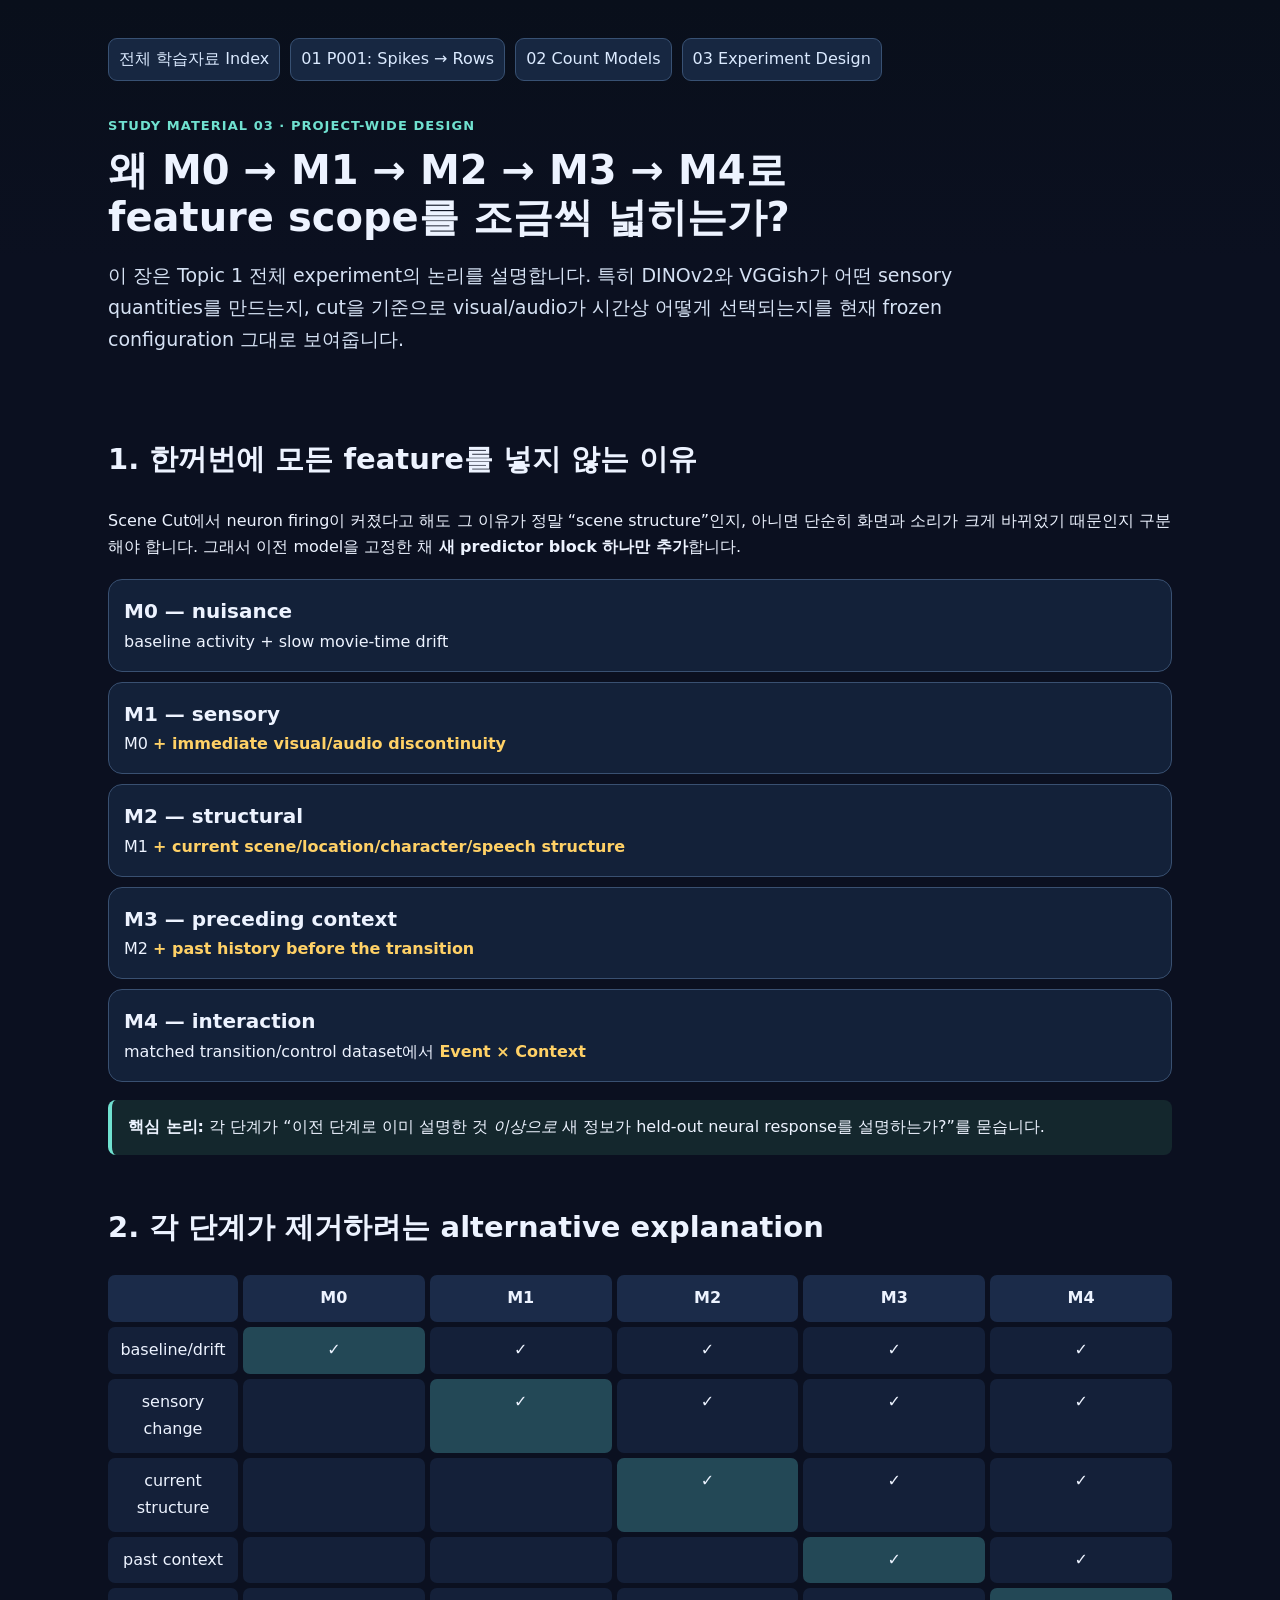
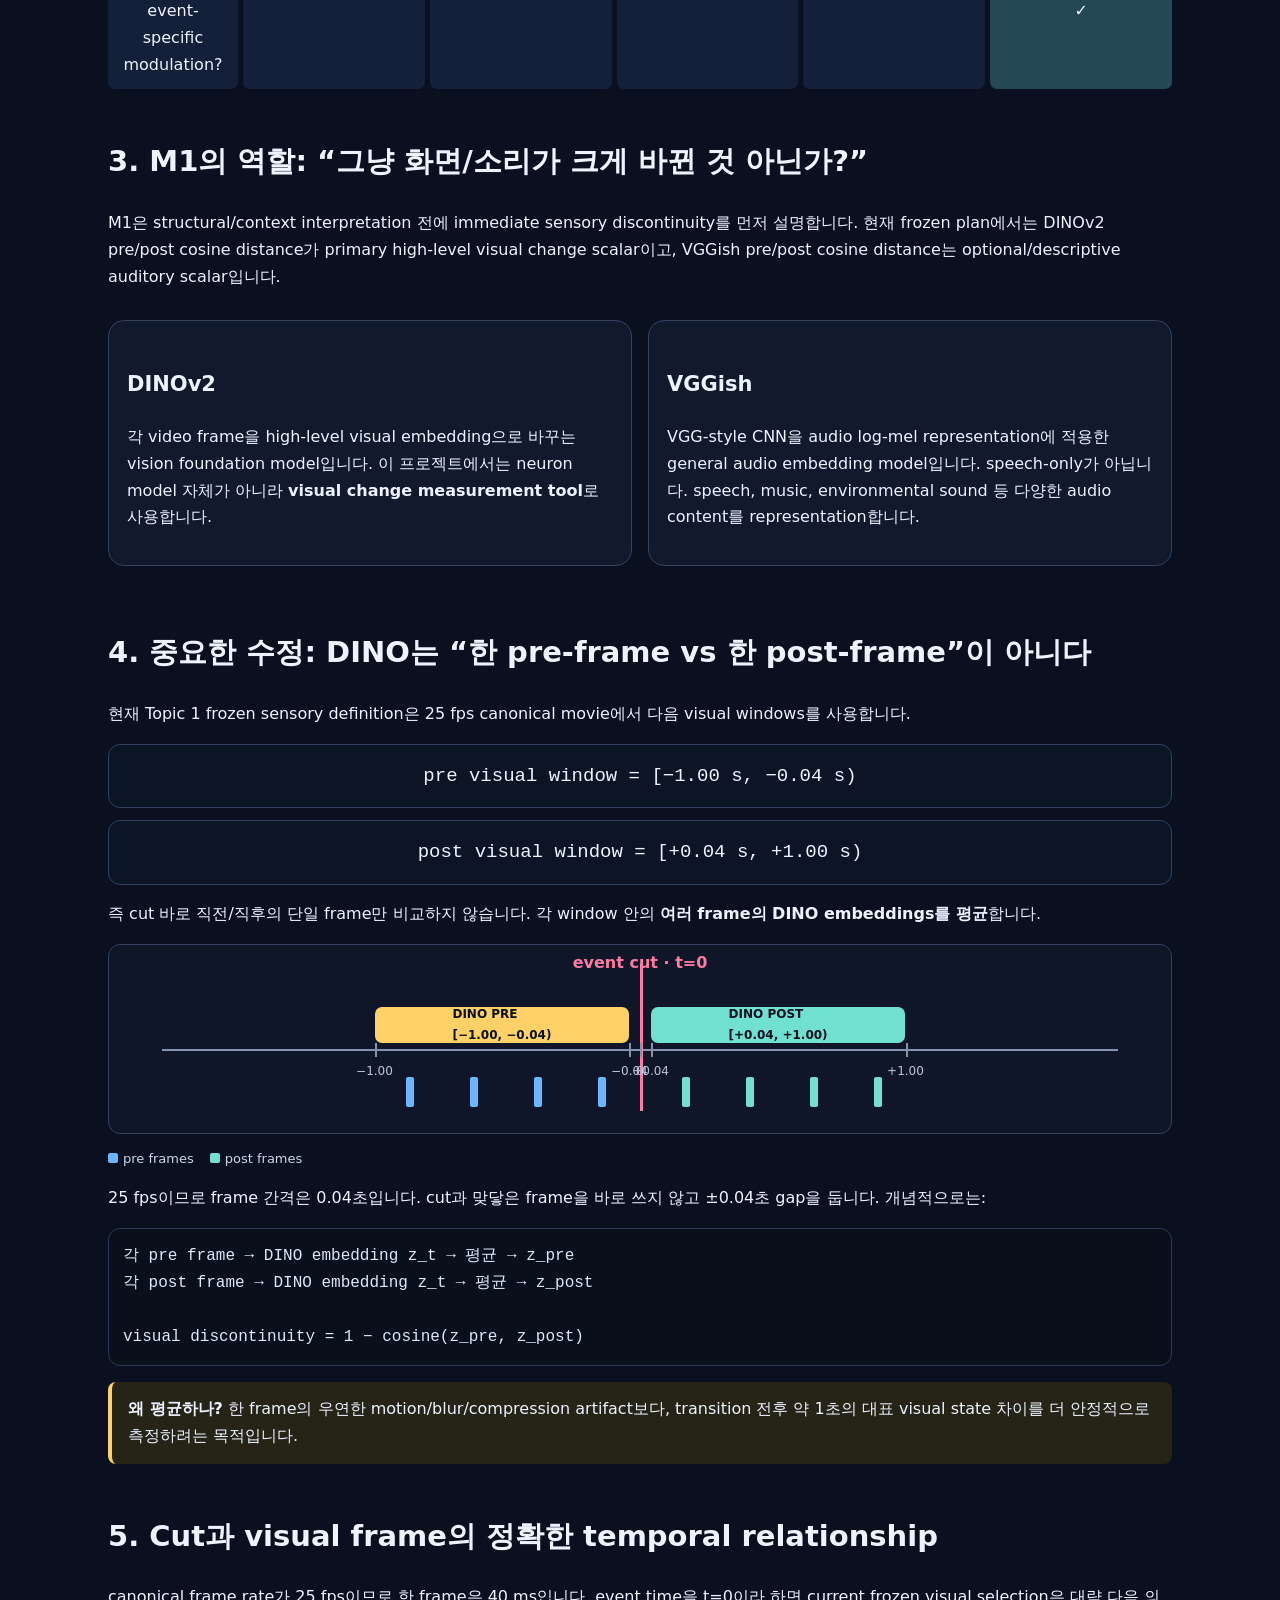
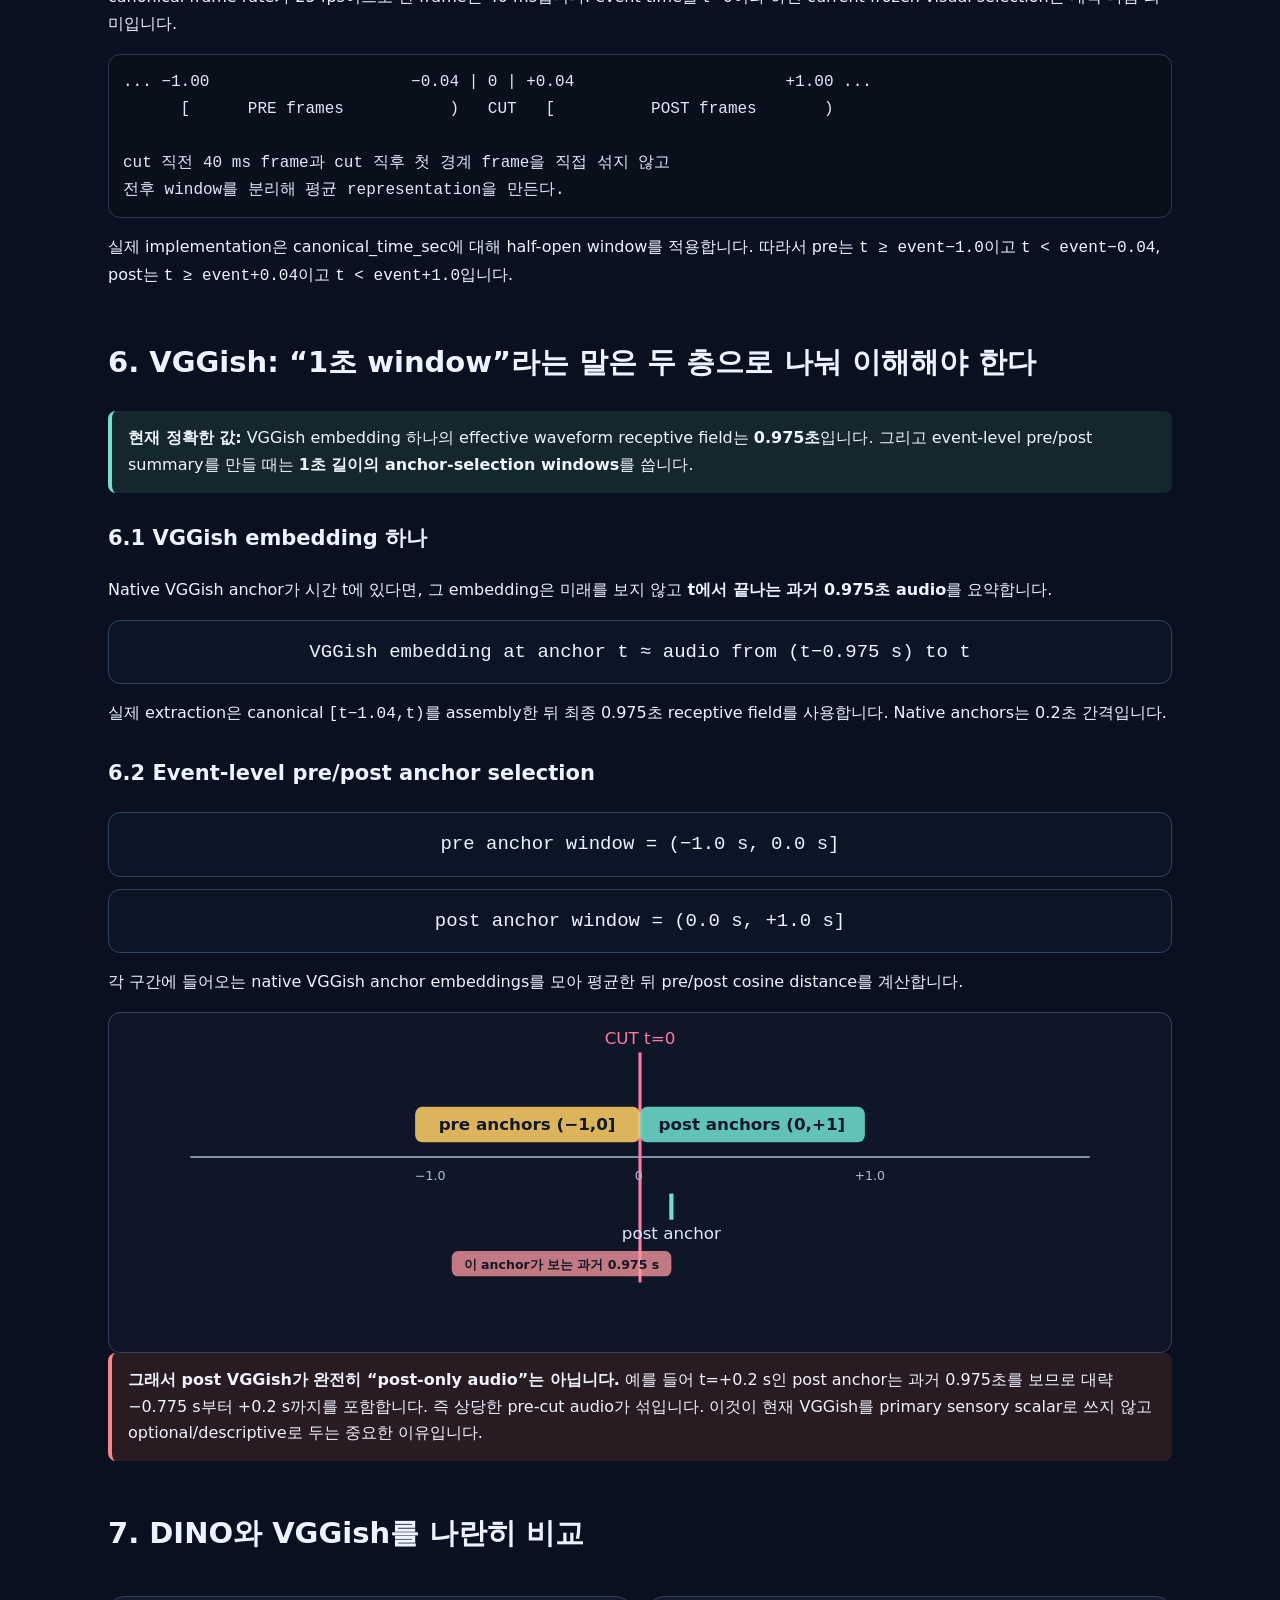
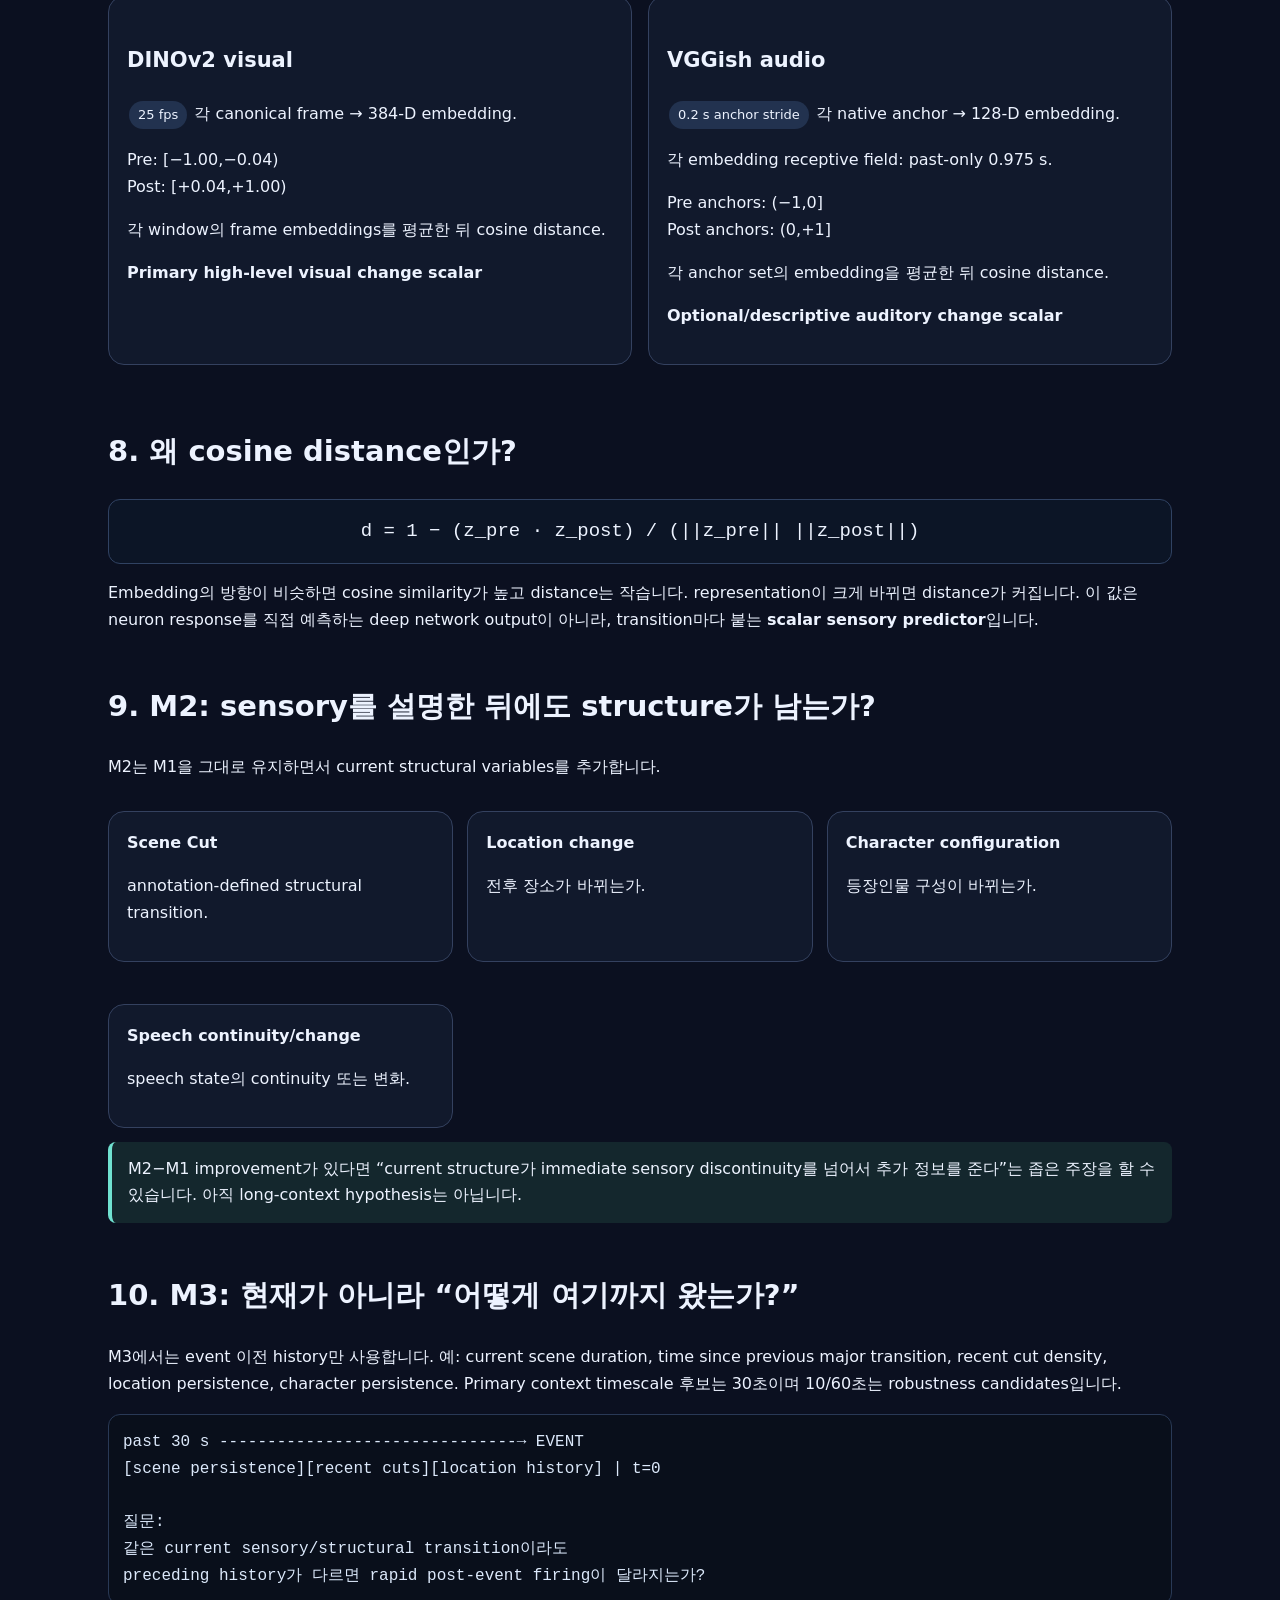
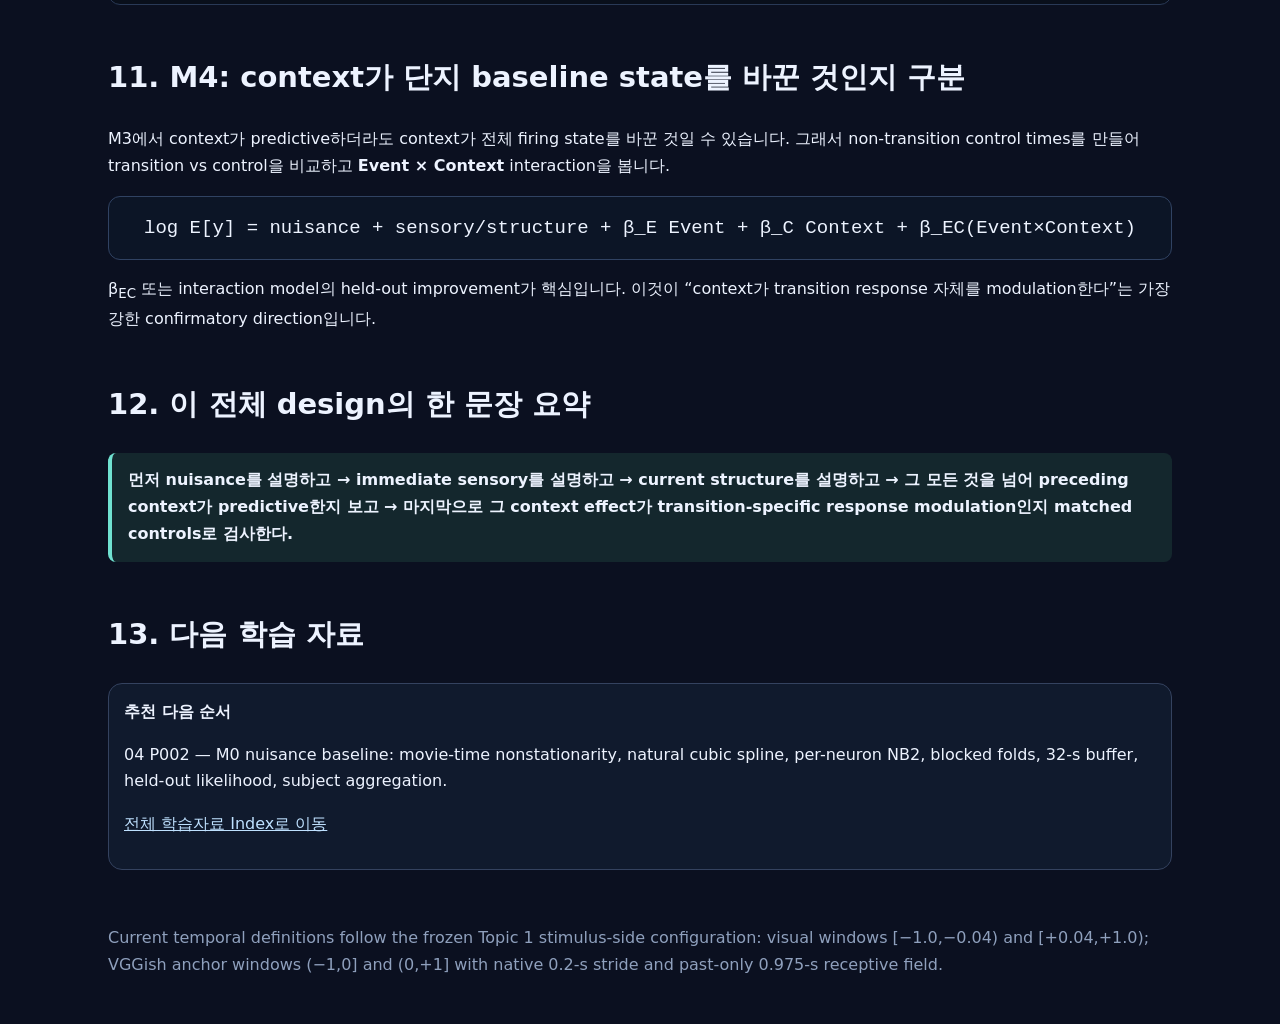
==== experiment_design.html @ 40a64d12 "Add experiment design and sensory feature study guide" ====
<!doctype html>
<html lang="ko"><head><meta charset="utf-8"><meta name="viewport" content="width=device-width,initial-scale=1"><title>Experiment Design — M0 to M4, DINOv2, VGGish</title><style>
:root{--bg:#0b1020;--panel:#121a2d;--text:#edf3ff;--muted:#aebbd3;--line:#34415f;--cyan:#70e1d0;--blue:#67b7ff;--yellow:#ffd166;--pink:#ff7aa2;--green:#8dde8d;--red:#ff8686;--code:#090f1b}*{box-sizing:border-box}body{margin:0;background:linear-gradient(180deg,#090f1b,#0b1020 260px);color:var(--text);font:16px/1.68 system-ui,-apple-system,BlinkMacSystemFont,"Segoe UI",sans-serif}.wrap{max-width:1120px;margin:auto;padding:28px}.topnav{display:flex;gap:10px;flex-wrap:wrap;padding:10px 0 4px}.topnav a{color:#dbeaff;text-decoration:none;background:#172741;border:1px solid #385173;padding:7px 10px;border-radius:9px}.hero{padding:30px 0 12px}.eyebrow{color:var(--cyan);font-size:13px;font-weight:800;letter-spacing:.08em;text-transform:uppercase}h1{font-size:40px;line-height:1.18;margin:.25em 0}h2{font-size:29px;margin-top:48px}h3{font-size:21px;margin-top:28px}.lead{font-size:19px;color:#d6e2f4;max-width:900px}.card{background:rgba(18,26,45,.94);border:1px solid var(--line);border-radius:16px;padding:18px;margin:14px 0}.two{display:grid;grid-template-columns:1fr 1fr;gap:16px}.three{display:grid;grid-template-columns:repeat(3,1fr);gap:14px}.key{border-left:4px solid var(--cyan);background:#14272d;padding:14px 16px;border-radius:8px}.note{border-left:4px solid var(--yellow);background:#252417;padding:14px 16px;border-radius:8px}.warn{border-left:4px solid var(--red);background:#291b22;padding:14px 16px;border-radius:8px}.eq{background:#0c1526;border:1px solid #304262;border-radius:12px;padding:16px;text-align:center;font:19px/1.6 ui-monospace,SFMono-Regular,Menlo,monospace;margin:12px 0;overflow:auto}.small{font-size:13px;color:var(--muted)}code,pre{font-family:ui-monospace,SFMono-Regular,Menlo,monospace}pre{background:var(--code);border:1px solid #293956;border-radius:12px;padding:14px;overflow:auto;color:#dce9fb}.ladder{display:flex;flex-direction:column;gap:10px;margin:18px 0}.step{border:1px solid #395071;background:#132139;border-radius:14px;padding:15px}.step b{font-size:20px}.plus{color:var(--yellow);font-weight:800}.svgbox{background:#0e1628;border:1px solid #34425f;border-radius:12px;padding:8px;overflow:auto}.timeline{position:relative;height:190px;background:#0e1628;border:1px solid #34425f;border-radius:12px;margin:14px 0;overflow:hidden}.axis{position:absolute;left:5%;right:5%;top:104px;height:2px;background:#8392ad}.cut{position:absolute;left:50%;top:18px;bottom:22px;width:3px;background:var(--pink)}.cutlabel{position:absolute;left:50%;transform:translateX(-50%);top:5px;color:var(--pink);font-weight:800}.win{position:absolute;top:62px;height:36px;border-radius:7px;color:#09111d;font-weight:800;font-size:12px;display:flex;align-items:center;justify-content:center}.vpre{left:25%;width:24%;background:var(--yellow)}.vpost{left:51%;width:24%;background:var(--cyan)}.tick{position:absolute;top:98px;width:2px;height:14px;background:#8392ad}.tick span{position:absolute;top:18px;left:-24px;width:48px;text-align:center;color:#b9c4d8;font-size:12px}.frame{position:absolute;top:132px;width:8px;height:30px;border-radius:2px;background:#67b7ff}.frame.post{background:#70e1d0}.legend{display:flex;gap:16px;flex-wrap:wrap;color:#cbd7e9;font-size:13px}.dot{display:inline-block;width:10px;height:10px;border-radius:2px;margin-right:5px}.flow{display:flex;gap:8px;flex-wrap:wrap;align-items:center;justify-content:center;margin:18px 0}.flow span{background:#172741;border:1px solid #385173;padding:10px 13px;border-radius:10px}.arrow{color:var(--blue);font-size:24px}.matrix{display:grid;grid-template-columns:130px repeat(5,1fr);gap:5px}.cell{background:#142039;border-radius:7px;padding:10px;text-align:center}.cell.head{background:#1b2b49;font-weight:800}.cell.add{background:#234856}.navbox{background:#101a2d;border:1px solid #34425f;border-radius:14px;padding:15px;margin:16px 0}.navbox a{color:#bfe1ff}.pill{display:inline-block;background:#22324f;border-radius:99px;padding:3px 9px;font-size:13px;margin:2px}@media(max-width:760px){.two,.three{grid-template-columns:1fr}.matrix{grid-template-columns:100px repeat(5,minmax(80px,1fr));overflow:auto}h1{font-size:33px}.wrap{padding:18px}}</style></head><body><div class="wrap">
<nav class="topnav"><a href="study_index.html">전체 학습자료 Index</a><a href="./">01 P001: Spikes → Rows</a><a href="p001_count_models.html">02 Count Models</a><a href="experiment_design.html">03 Experiment Design</a></nav>
<header class="hero"><div class="eyebrow">Study Material 03 · Project-wide design</div><h1>왜 M0 → M1 → M2 → M3 → M4로<br>feature scope를 조금씩 넓히는가?</h1><p class="lead">이 장은 Topic 1 전체 experiment의 논리를 설명합니다. 특히 DINOv2와 VGGish가 어떤 sensory quantities를 만드는지, cut을 기준으로 visual/audio가 시간상 어떻게 선택되는지를 현재 frozen configuration 그대로 보여줍니다.</p></header>

<section><h2>1. 한꺼번에 모든 feature를 넣지 않는 이유</h2><p>Scene Cut에서 neuron firing이 커졌다고 해도 그 이유가 정말 “scene structure”인지, 아니면 단순히 화면과 소리가 크게 바뀌었기 때문인지 구분해야 합니다. 그래서 이전 model을 고정한 채 <b>새 predictor block 하나만 추가</b>합니다.</p><div class="ladder"><div class="step"><b>M0 — nuisance</b><br>baseline activity + slow movie-time drift</div><div class="step"><b>M1 — sensory</b><br>M0 <span class="plus">+ immediate visual/audio discontinuity</span></div><div class="step"><b>M2 — structural</b><br>M1 <span class="plus">+ current scene/location/character/speech structure</span></div><div class="step"><b>M3 — preceding context</b><br>M2 <span class="plus">+ past history before the transition</span></div><div class="step"><b>M4 — interaction</b><br>matched transition/control dataset에서 <span class="plus">Event × Context</span></div></div><div class="key"><b>핵심 논리:</b> 각 단계가 “이전 단계로 이미 설명한 것 <i>이상으로</i> 새 정보가 held-out neural response를 설명하는가?”를 묻습니다.</div></section>

<section><h2>2. 각 단계가 제거하려는 alternative explanation</h2><div class="matrix"><div class="cell head"></div><div class="cell head">M0</div><div class="cell head">M1</div><div class="cell head">M2</div><div class="cell head">M3</div><div class="cell head">M4</div><div class="cell">baseline/drift</div><div class="cell add">✓</div><div class="cell">✓</div><div class="cell">✓</div><div class="cell">✓</div><div class="cell">✓</div><div class="cell">sensory change</div><div class="cell"></div><div class="cell add">✓</div><div class="cell">✓</div><div class="cell">✓</div><div class="cell">✓</div><div class="cell">current structure</div><div class="cell"></div><div class="cell"></div><div class="cell add">✓</div><div class="cell">✓</div><div class="cell">✓</div><div class="cell">past context</div><div class="cell"></div><div class="cell"></div><div class="cell"></div><div class="cell add">✓</div><div class="cell">✓</div><div class="cell">event-specific modulation?</div><div class="cell"></div><div class="cell"></div><div class="cell"></div><div class="cell"></div><div class="cell add">✓</div></div></section>

<section><h2>3. M1의 역할: “그냥 화면/소리가 크게 바뀐 것 아닌가?”</h2><p>M1은 structural/context interpretation 전에 immediate sensory discontinuity를 먼저 설명합니다. 현재 frozen plan에서는 DINOv2 pre/post cosine distance가 primary high-level visual change scalar이고, VGGish pre/post cosine distance는 optional/descriptive auditory scalar입니다.</p><div class="two"><div class="card"><h3>DINOv2</h3><p>각 video frame을 high-level visual embedding으로 바꾸는 vision foundation model입니다. 이 프로젝트에서는 neuron model 자체가 아니라 <b>visual change measurement tool</b>로 사용합니다.</p></div><div class="card"><h3>VGGish</h3><p>VGG-style CNN을 audio log-mel representation에 적용한 general audio embedding model입니다. speech-only가 아닙니다. speech, music, environmental sound 등 다양한 audio content를 representation합니다.</p></div></div></section>

<section><h2>4. 중요한 수정: DINO는 “한 pre-frame vs 한 post-frame”이 아니다</h2><p>현재 Topic 1 frozen sensory definition은 25 fps canonical movie에서 다음 visual windows를 사용합니다.</p><div class="eq">pre visual window = [−1.00 s, −0.04 s)</div><div class="eq">post visual window = [+0.04 s, +1.00 s)</div><p>즉 cut 바로 직전/직후의 단일 frame만 비교하지 않습니다. 각 window 안의 <b>여러 frame의 DINO embeddings를 평균</b>합니다.</p><div class="timeline"><div class="axis"></div><div class="cut"></div><div class="cutlabel">event cut · t=0</div><div class="win vpre">DINO PRE<br>[−1.00, −0.04)</div><div class="win vpost">DINO POST<br>[+0.04, +1.00)</div><div class="tick" style="left:25%"><span>−1.00</span></div><div class="tick" style="left:49%"><span>−0.04</span></div><div class="tick" style="left:50%"><span>0</span></div><div class="tick" style="left:51%"><span>+0.04</span></div><div class="tick" style="left:75%"><span>+1.00</span></div><div class="frame" style="left:28%"></div><div class="frame" style="left:34%"></div><div class="frame" style="left:40%"></div><div class="frame" style="left:46%"></div><div class="frame post" style="left:54%"></div><div class="frame post" style="left:60%"></div><div class="frame post" style="left:66%"></div><div class="frame post" style="left:72%"></div></div><div class="legend"><span><i class="dot" style="background:#67b7ff"></i>pre frames</span><span><i class="dot" style="background:#70e1d0"></i>post frames</span></div><p>25 fps이므로 frame 간격은 0.04초입니다. cut과 맞닿은 frame을 바로 쓰지 않고 ±0.04초 gap을 둡니다. 개념적으로는:</p><pre>각 pre frame → DINO embedding z_t → 평균 → z_pre
각 post frame → DINO embedding z_t → 평균 → z_post

visual discontinuity = 1 − cosine(z_pre, z_post)</pre><div class="note"><b>왜 평균하나?</b> 한 frame의 우연한 motion/blur/compression artifact보다, transition 전후 약 1초의 대표 visual state 차이를 더 안정적으로 측정하려는 목적입니다.</div></section>

<section><h2>5. Cut과 visual frame의 정확한 temporal relationship</h2><p>canonical frame rate가 25 fps이므로 한 frame은 40 ms입니다. event time을 t=0이라 하면 current frozen visual selection은 대략 다음 의미입니다.</p><pre>... −1.00                     −0.04 | 0 | +0.04                      +1.00 ...
      [      PRE frames           )   CUT   [          POST frames       )

cut 직전 40 ms frame과 cut 직후 첫 경계 frame을 직접 섞지 않고
전후 window를 분리해 평균 representation을 만든다.</pre><p>실제 implementation은 canonical_time_sec에 대해 half-open window를 적용합니다. 따라서 pre는 <code>t ≥ event−1.0</code>이고 <code>t &lt; event−0.04</code>, post는 <code>t ≥ event+0.04</code>이고 <code>t &lt; event+1.0</code>입니다.</p></section>

<section><h2>6. VGGish: “1초 window”라는 말은 두 층으로 나눠 이해해야 한다</h2><div class="key"><b>현재 정확한 값:</b> VGGish embedding 하나의 effective waveform receptive field는 <b>0.975초</b>입니다. 그리고 event-level pre/post summary를 만들 때는 <b>1초 길이의 anchor-selection windows</b>를 씁니다.</div><h3>6.1 VGGish embedding 하나</h3><p>Native VGGish anchor가 시간 t에 있다면, 그 embedding은 미래를 보지 않고 <b>t에서 끝나는 과거 0.975초 audio</b>를 요약합니다.</p><div class="eq">VGGish embedding at anchor t ≈ audio from (t−0.975 s) to t</div><p>실제 extraction은 canonical <code>[t−1.04,t)</code>를 assembly한 뒤 최종 0.975초 receptive field를 사용합니다. Native anchors는 0.2초 간격입니다.</p><h3>6.2 Event-level pre/post anchor selection</h3><div class="eq">pre anchor window = (−1.0 s, 0.0 s]</div><div class="eq">post anchor window = (0.0 s, +1.0 s]</div><p>각 구간에 들어오는 native VGGish anchor embeddings를 모아 평균한 뒤 pre/post cosine distance를 계산합니다.</p><div class="svgbox"><svg viewBox="0 0 1000 300" width="100%"><rect width="1000" height="300" fill="#0e1628"/><line x1="70" y1="130" x2="930" y2="130" stroke="#8392ad" stroke-width="2"/><line x1="500" y1="30" x2="500" y2="250" stroke="#ff7aa2" stroke-width="3"/><text x="500" y="22" text-anchor="middle" fill="#ff7aa2">CUT t=0</text><rect x="285" y="82" width="215" height="34" rx="7" fill="#ffd166" opacity=".85"/><text x="392" y="104" text-anchor="middle" fill="#111827" font-weight="700">pre anchors (−1,0]</text><rect x="500" y="82" width="215" height="34" rx="7" fill="#70e1d0" opacity=".85"/><text x="607" y="104" text-anchor="middle" fill="#111827" font-weight="700">post anchors (0,+1]</text><line x1="530" y1="165" x2="530" y2="190" stroke="#70e1d0" stroke-width="4"/><text x="530" y="208" text-anchor="middle" fill="#dce9fb">post anchor</text><rect x="320" y="220" width="210" height="24" rx="6" fill="#ff9aa2" opacity=".75"/><text x="425" y="237" text-anchor="middle" fill="#111827" font-size="12" font-weight="700">이 anchor가 보는 과거 0.975 s</text><text x="285" y="152" fill="#aebbd3" font-size="12">−1.0</text><text x="495" y="152" fill="#aebbd3" font-size="12">0</text><text x="705" y="152" fill="#aebbd3" font-size="12">+1.0</text></svg></div><div class="warn"><b>그래서 post VGGish가 완전히 “post-only audio”는 아닙니다.</b> 예를 들어 t=+0.2 s인 post anchor는 과거 0.975초를 보므로 대략 −0.775 s부터 +0.2 s까지를 포함합니다. 즉 상당한 pre-cut audio가 섞입니다. 이것이 현재 VGGish를 primary sensory scalar로 쓰지 않고 optional/descriptive로 두는 중요한 이유입니다.</div></section>

<section><h2>7. DINO와 VGGish를 나란히 비교</h2><div class="two"><div class="card"><h3>DINOv2 visual</h3><p><span class="pill">25 fps</span> 각 canonical frame → 384-D embedding.</p><p>Pre: [−1.00,−0.04)<br>Post: [+0.04,+1.00)</p><p>각 window의 frame embeddings를 평균한 뒤 cosine distance.</p><p><b>Primary high-level visual change scalar</b></p></div><div class="card"><h3>VGGish audio</h3><p><span class="pill">0.2 s anchor stride</span> 각 native anchor → 128-D embedding.</p><p>각 embedding receptive field: past-only 0.975 s.</p><p>Pre anchors: (−1,0]<br>Post anchors: (0,+1]</p><p>각 anchor set의 embedding을 평균한 뒤 cosine distance.</p><p><b>Optional/descriptive auditory change scalar</b></p></div></div></section>

<section><h2>8. 왜 cosine distance인가?</h2><div class="eq">d = 1 − (z_pre · z_post) / (||z_pre|| ||z_post||)</div><p>Embedding의 방향이 비슷하면 cosine similarity가 높고 distance는 작습니다. representation이 크게 바뀌면 distance가 커집니다. 이 값은 neuron response를 직접 예측하는 deep network output이 아니라, transition마다 붙는 <b>scalar sensory predictor</b>입니다.</p></section>

<section><h2>9. M2: sensory를 설명한 뒤에도 structure가 남는가?</h2><p>M2는 M1을 그대로 유지하면서 current structural variables를 추가합니다.</p><div class="three"><div class="card"><b>Scene Cut</b><p>annotation-defined structural transition.</p></div><div class="card"><b>Location change</b><p>전후 장소가 바뀌는가.</p></div><div class="card"><b>Character configuration</b><p>등장인물 구성이 바뀌는가.</p></div><div class="card"><b>Speech continuity/change</b><p>speech state의 continuity 또는 변화.</p></div></div><div class="key">M2−M1 improvement가 있다면 “current structure가 immediate sensory discontinuity를 넘어서 추가 정보를 준다”는 좁은 주장을 할 수 있습니다. 아직 long-context hypothesis는 아닙니다.</div></section>

<section><h2>10. M3: 현재가 아니라 “어떻게 여기까지 왔는가?”</h2><p>M3에서는 event 이전 history만 사용합니다. 예: current scene duration, time since previous major transition, recent cut density, location persistence, character persistence. Primary context timescale 후보는 30초이며 10/60초는 robustness candidates입니다.</p><pre>past 30 s -------------------------------→ EVENT
[scene persistence][recent cuts][location history] | t=0

질문:
같은 current sensory/structural transition이라도
preceding history가 다르면 rapid post-event firing이 달라지는가?</pre></section>

<section><h2>11. M4: context가 단지 baseline state를 바꾼 것인지 구분</h2><p>M3에서 context가 predictive하더라도 context가 전체 firing state를 바꾼 것일 수 있습니다. 그래서 non-transition control times를 만들어 transition vs control을 비교하고 <b>Event × Context</b> interaction을 봅니다.</p><div class="eq">log E[y] = nuisance + sensory/structure + β_E Event + β_C Context + β_EC(Event×Context)</div><p>β<sub>EC</sub> 또는 interaction model의 held-out improvement가 핵심입니다. 이것이 “context가 transition response 자체를 modulation한다”는 가장 강한 confirmatory direction입니다.</p></section>

<section><h2>12. 이 전체 design의 한 문장 요약</h2><div class="key"><b>먼저 nuisance를 설명하고 → immediate sensory를 설명하고 → current structure를 설명하고 → 그 모든 것을 넘어 preceding context가 predictive한지 보고 → 마지막으로 그 context effect가 transition-specific response modulation인지 matched controls로 검사한다.</b></div></section>

<section><h2>13. 다음 학습 자료</h2><div class="navbox"><b>추천 다음 순서</b><p>04 P002 — M0 nuisance baseline: movie-time nonstationarity, natural cubic spline, per-neuron NB2, blocked folds, 32-s buffer, held-out likelihood, subject aggregation.</p><p><a href="study_index.html">전체 학습자료 Index로 이동</a></p></div></section>
<footer style="margin:55px 0 20px;color:#8fa0bd"><p>Current temporal definitions follow the frozen Topic 1 stimulus-side configuration: visual windows [−1.0,−0.04) and [+0.04,+1.0); VGGish anchor windows (−1,0] and (0,+1] with native 0.2-s stride and past-only 0.975-s receptive field.</p></footer>
</div></body></html>
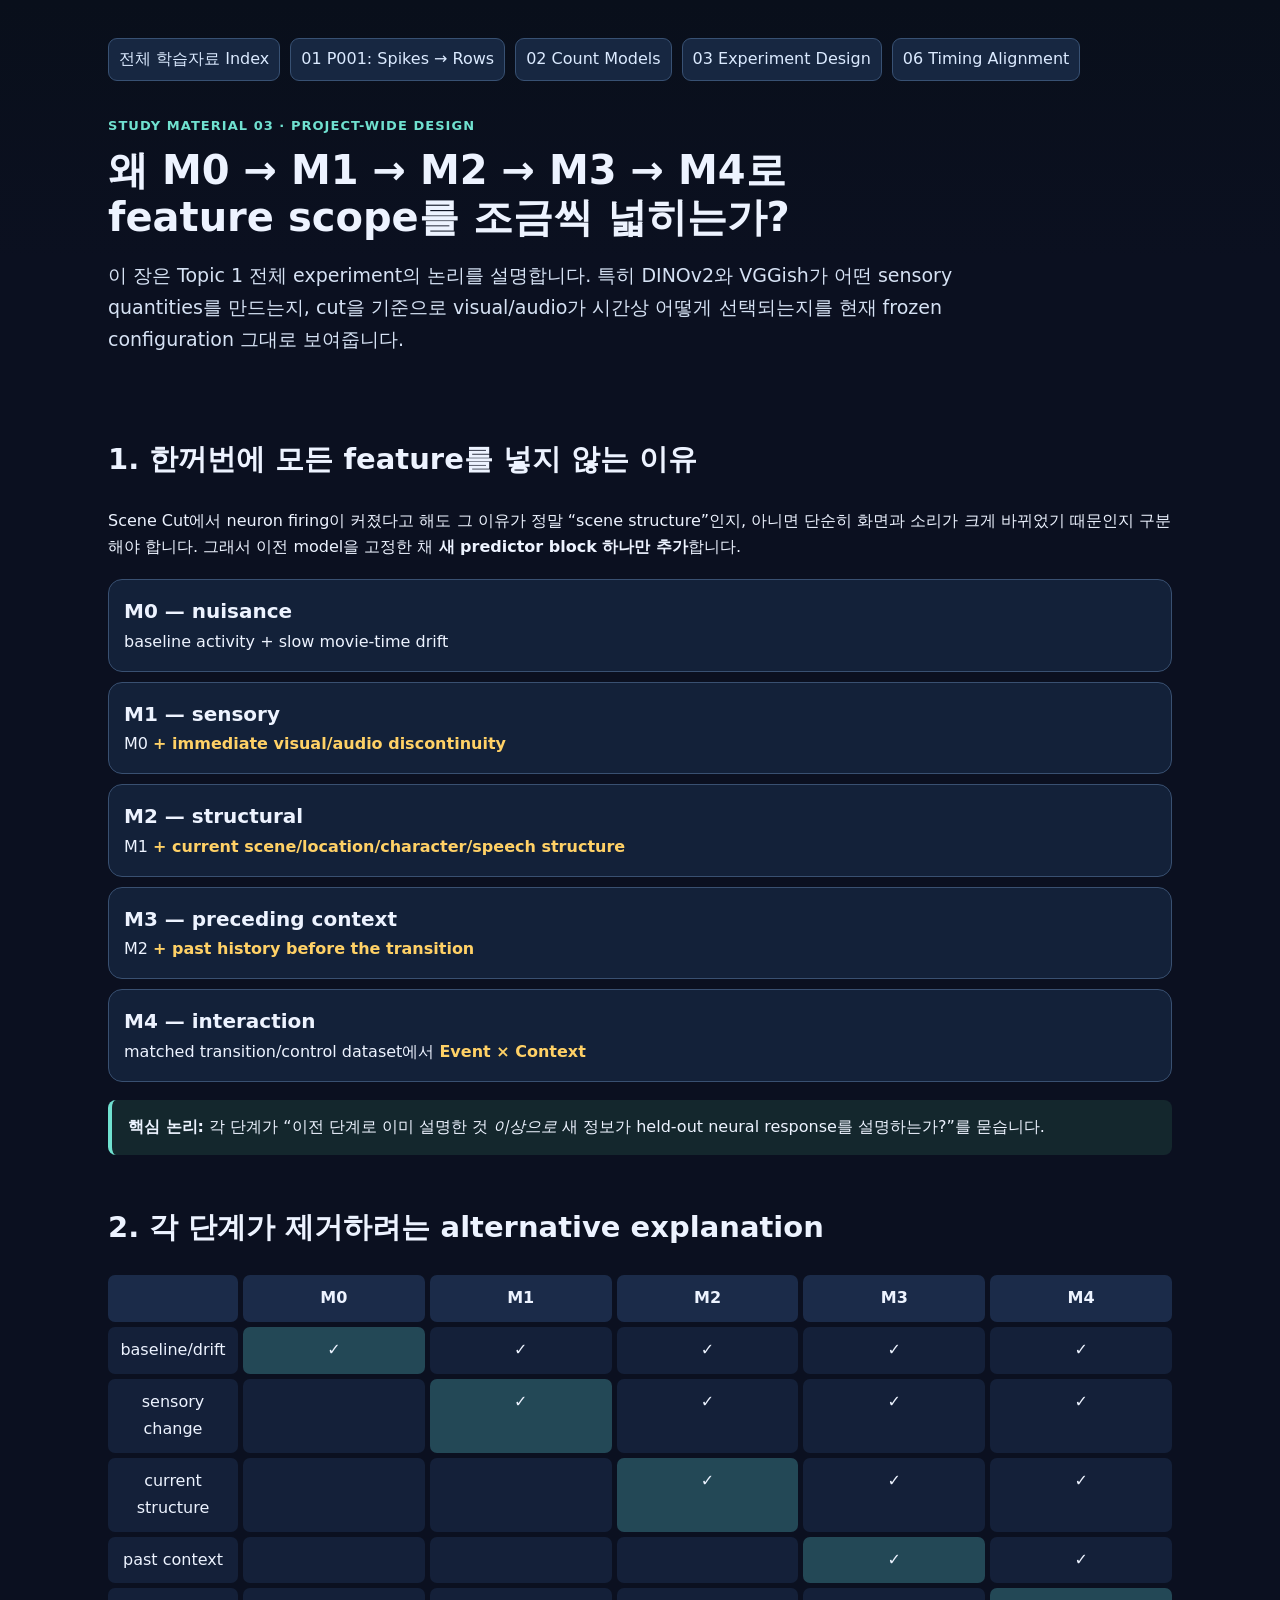
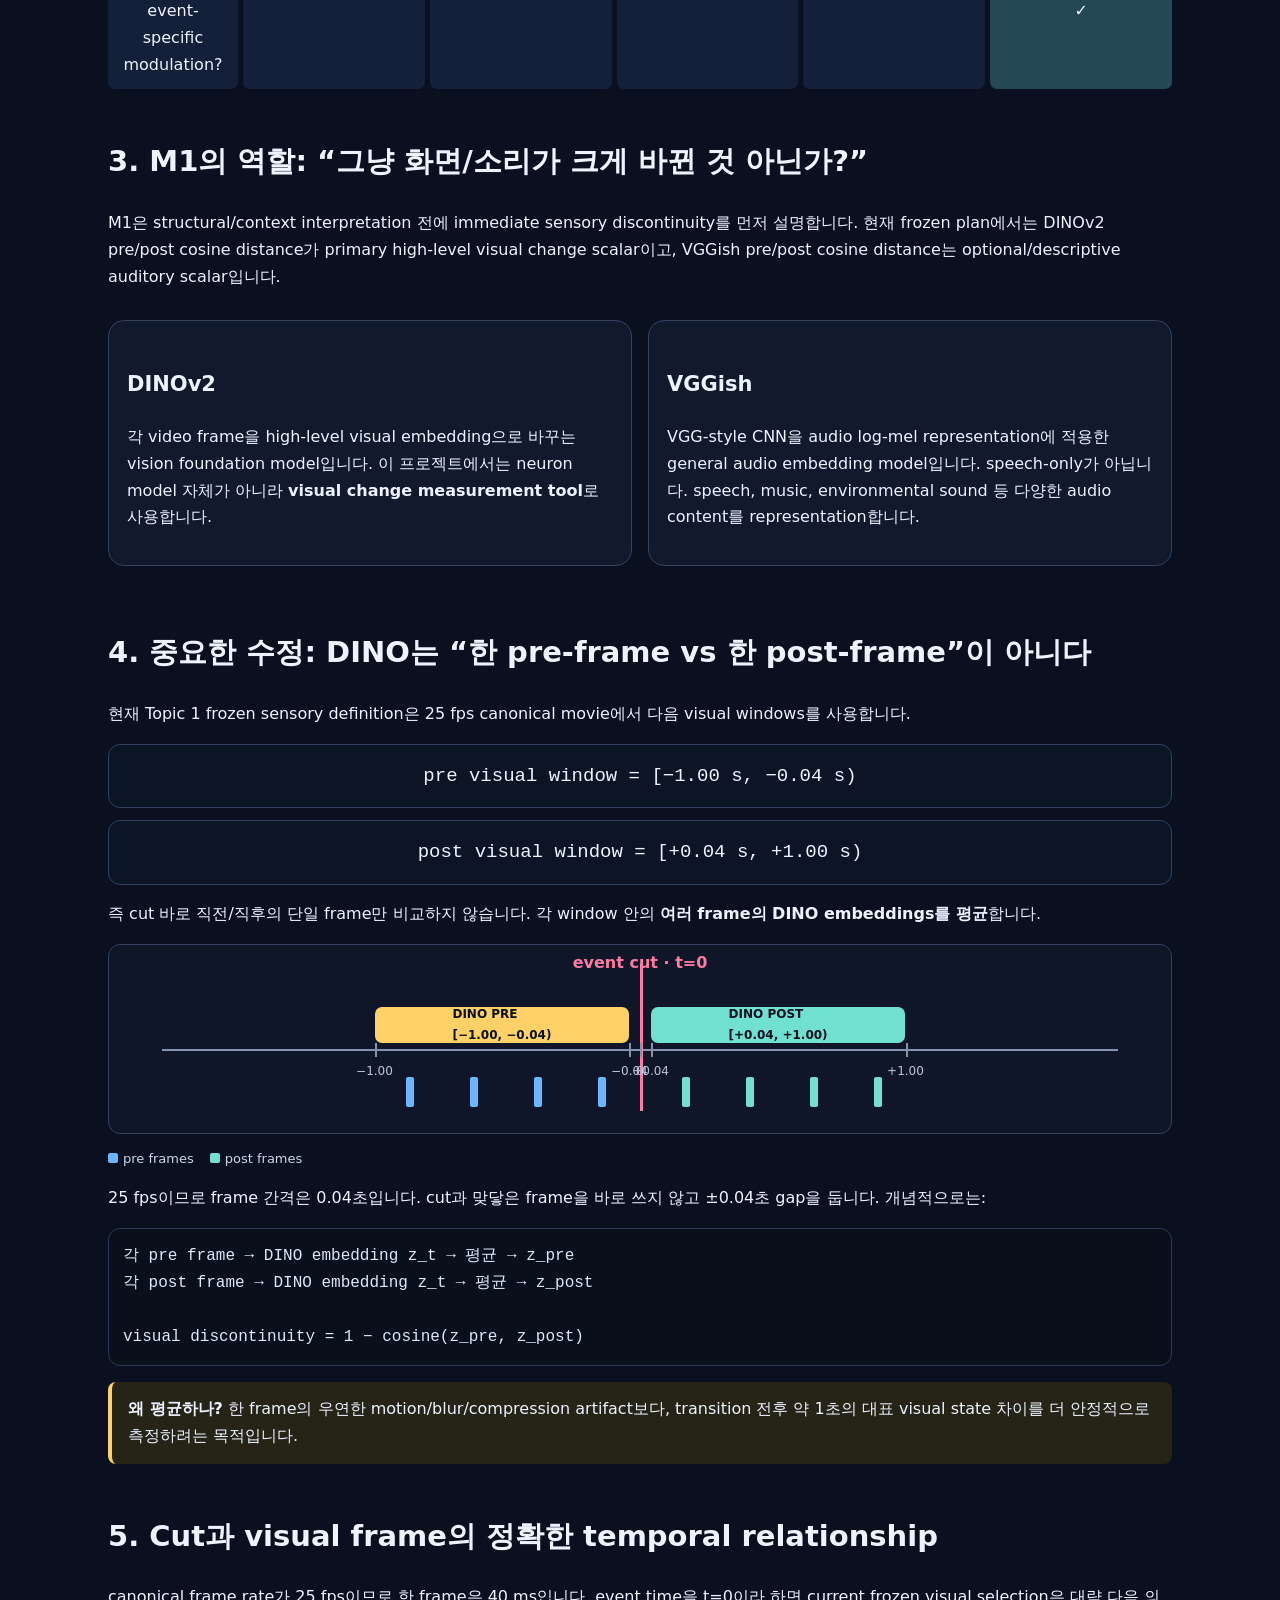
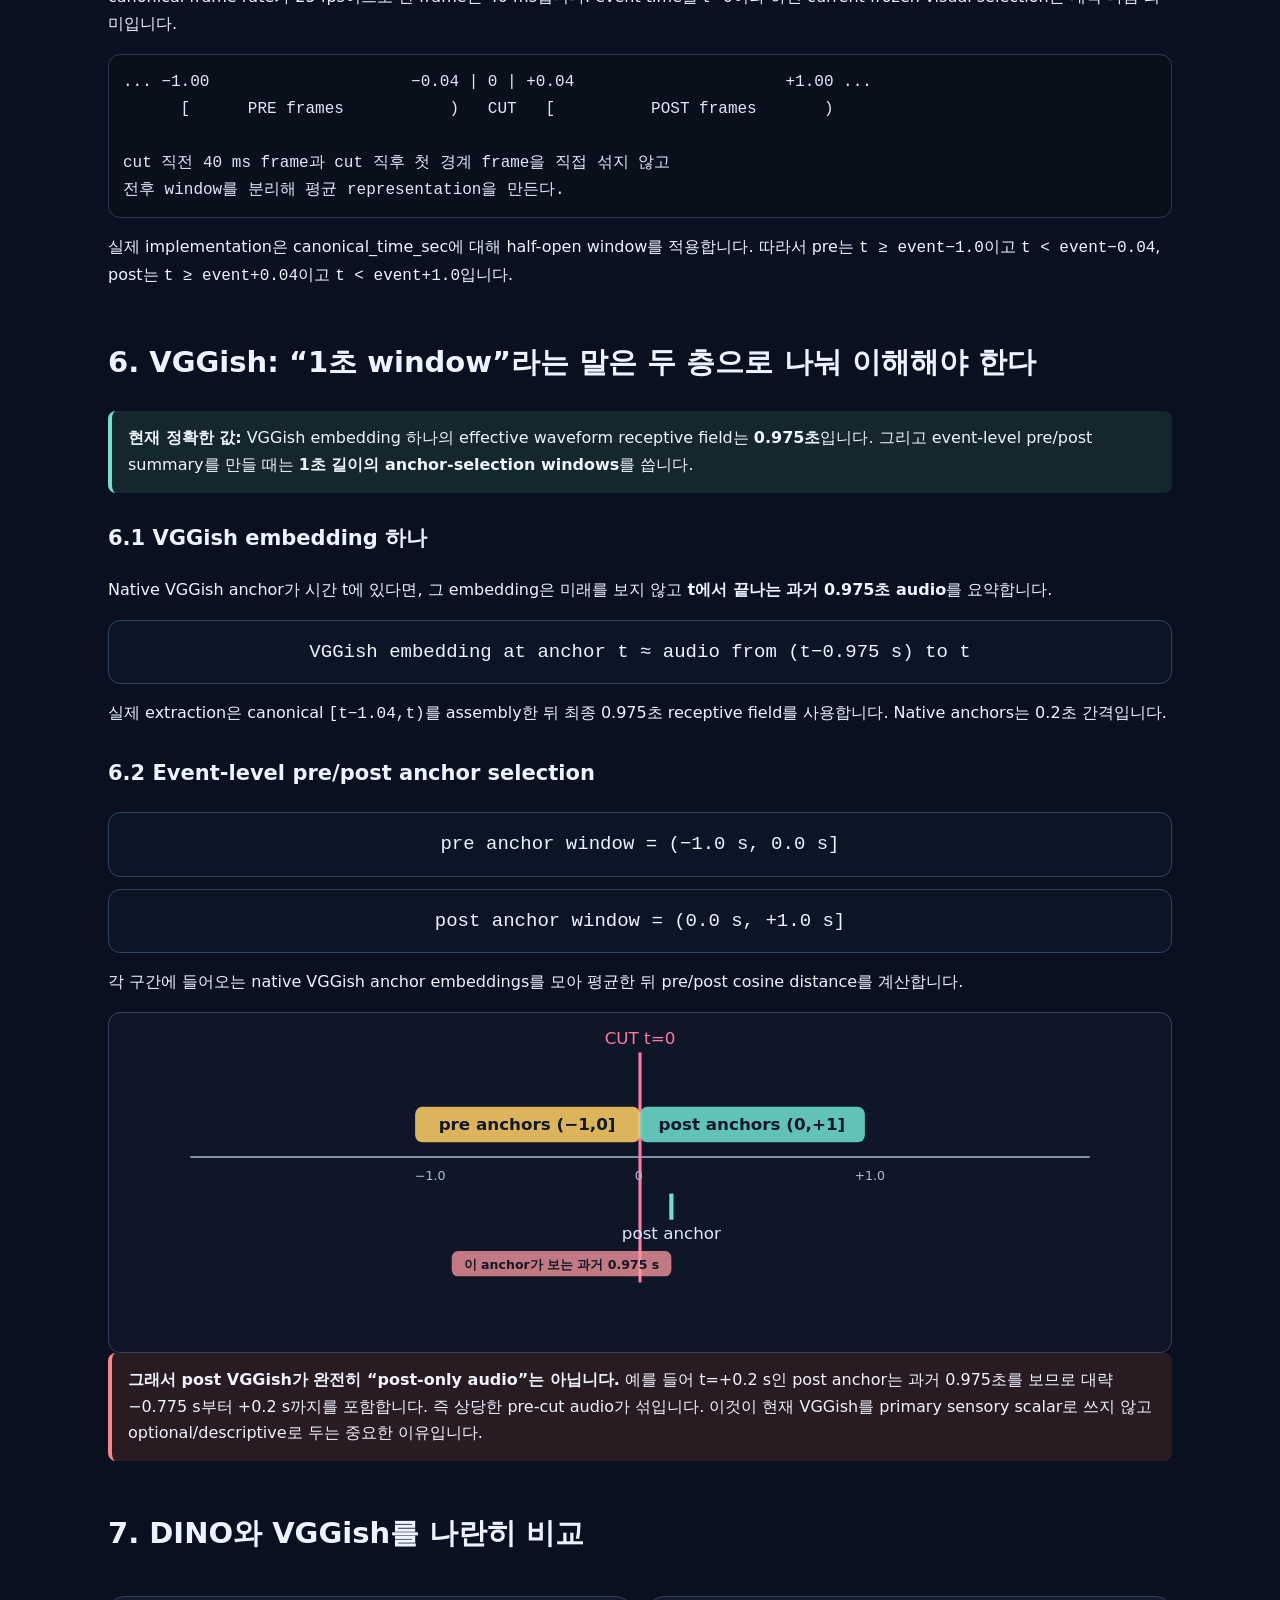
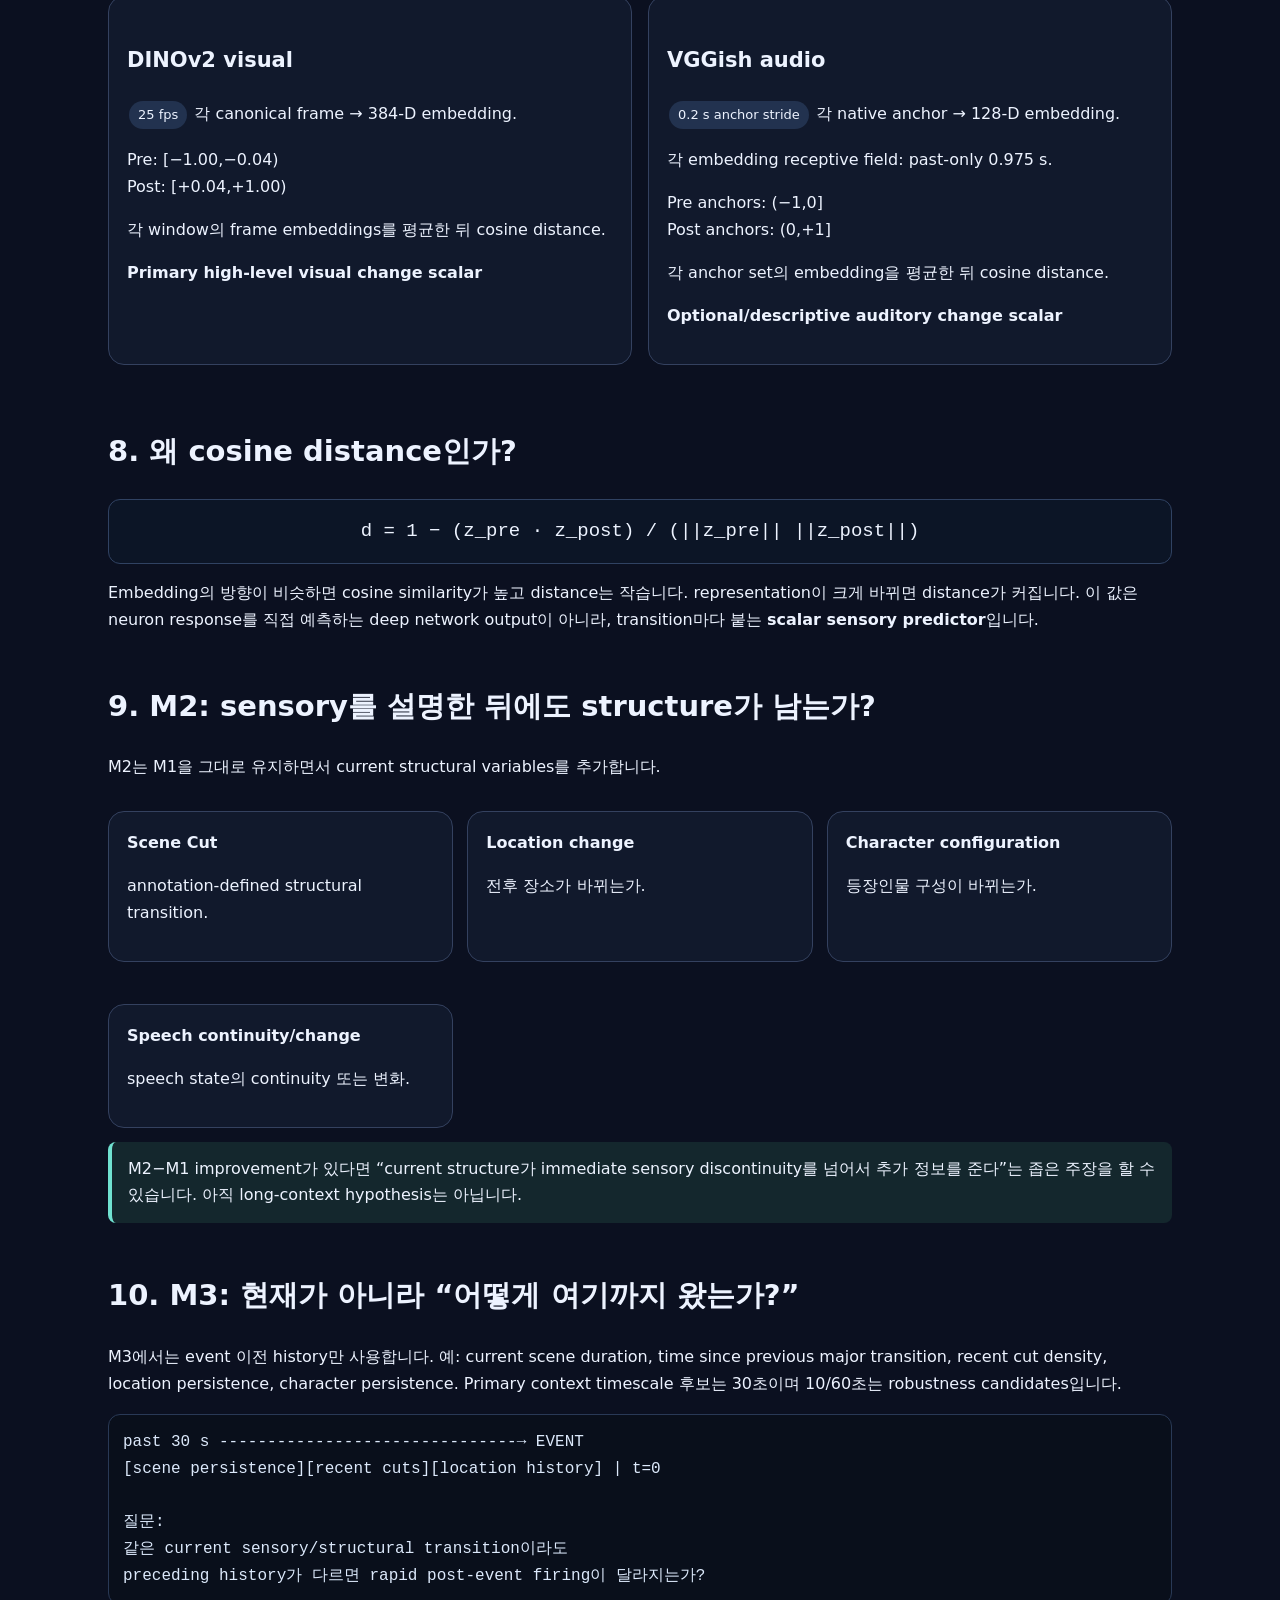
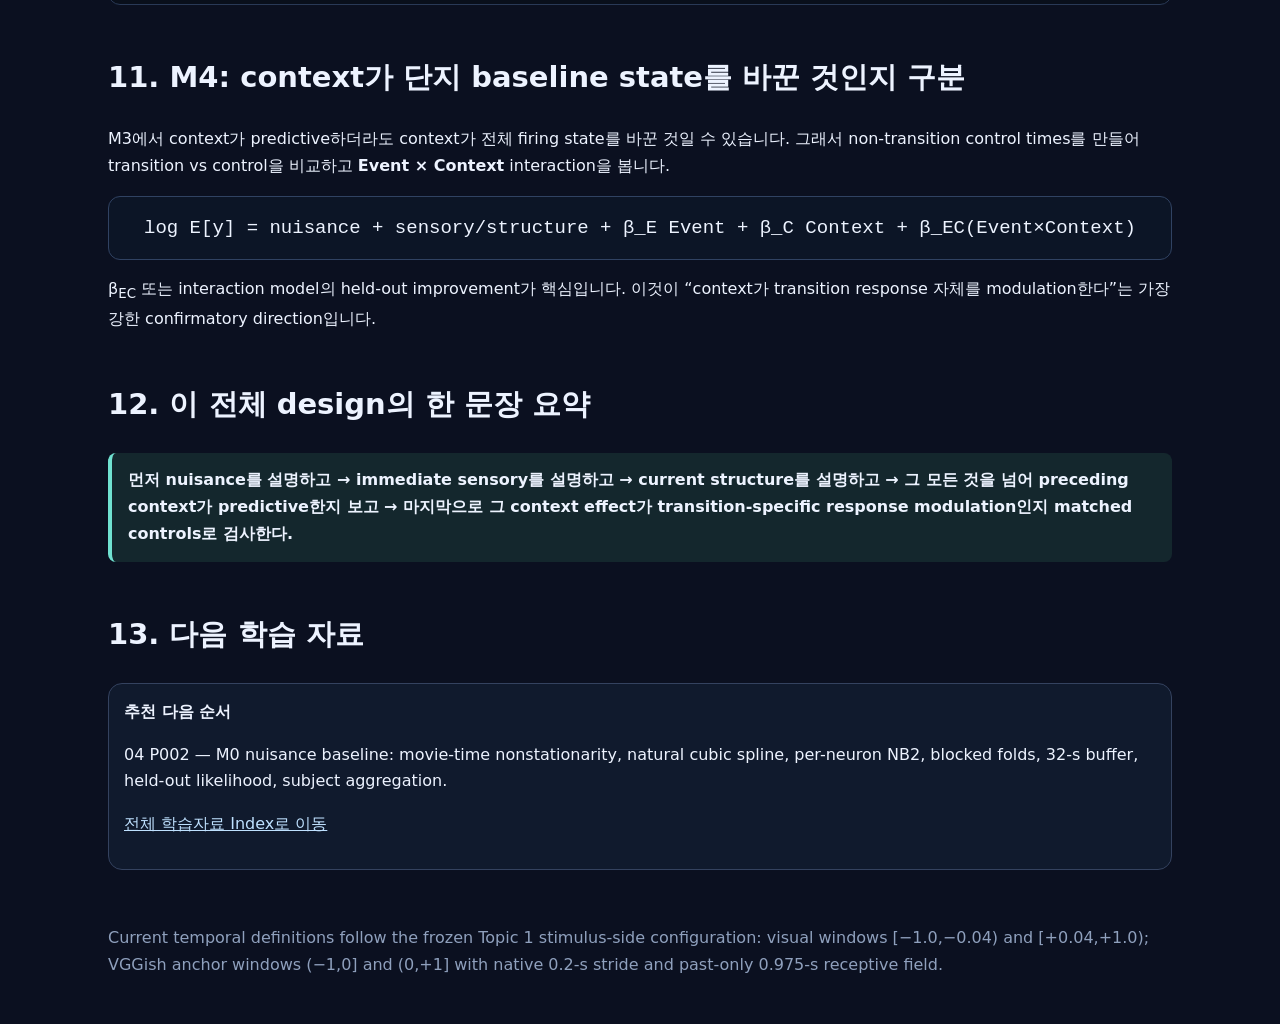
==== commit f8cb2029: "Add timing alignment study navigation" ====
--- a/experiment_design.html
+++ b/experiment_design.html
@@ -1,7 +1,7 @@
 <!doctype html>
 <html lang="ko"><head><meta charset="utf-8"><meta name="viewport" content="width=device-width,initial-scale=1"><title>Experiment Design — M0 to M4, DINOv2, VGGish</title><style>
 :root{--bg:#0b1020;--panel:#121a2d;--text:#edf3ff;--muted:#aebbd3;--line:#34415f;--cyan:#70e1d0;--blue:#67b7ff;--yellow:#ffd166;--pink:#ff7aa2;--green:#8dde8d;--red:#ff8686;--code:#090f1b}*{box-sizing:border-box}body{margin:0;background:linear-gradient(180deg,#090f1b,#0b1020 260px);color:var(--text);font:16px/1.68 system-ui,-apple-system,BlinkMacSystemFont,"Segoe UI",sans-serif}.wrap{max-width:1120px;margin:auto;padding:28px}.topnav{display:flex;gap:10px;flex-wrap:wrap;padding:10px 0 4px}.topnav a{color:#dbeaff;text-decoration:none;background:#172741;border:1px solid #385173;padding:7px 10px;border-radius:9px}.hero{padding:30px 0 12px}.eyebrow{color:var(--cyan);font-size:13px;font-weight:800;letter-spacing:.08em;text-transform:uppercase}h1{font-size:40px;line-height:1.18;margin:.25em 0}h2{font-size:29px;margin-top:48px}h3{font-size:21px;margin-top:28px}.lead{font-size:19px;color:#d6e2f4;max-width:900px}.card{background:rgba(18,26,45,.94);border:1px solid var(--line);border-radius:16px;padding:18px;margin:14px 0}.two{display:grid;grid-template-columns:1fr 1fr;gap:16px}.three{display:grid;grid-template-columns:repeat(3,1fr);gap:14px}.key{border-left:4px solid var(--cyan);background:#14272d;padding:14px 16px;border-radius:8px}.note{border-left:4px solid var(--yellow);background:#252417;padding:14px 16px;border-radius:8px}.warn{border-left:4px solid var(--red);background:#291b22;padding:14px 16px;border-radius:8px}.eq{background:#0c1526;border:1px solid #304262;border-radius:12px;padding:16px;text-align:center;font:19px/1.6 ui-monospace,SFMono-Regular,Menlo,monospace;margin:12px 0;overflow:auto}.small{font-size:13px;color:var(--muted)}code,pre{font-family:ui-monospace,SFMono-Regular,Menlo,monospace}pre{background:var(--code);border:1px solid #293956;border-radius:12px;padding:14px;overflow:auto;color:#dce9fb}.ladder{display:flex;flex-direction:column;gap:10px;margin:18px 0}.step{border:1px solid #395071;background:#132139;border-radius:14px;padding:15px}.step b{font-size:20px}.plus{color:var(--yellow);font-weight:800}.svgbox{background:#0e1628;border:1px solid #34425f;border-radius:12px;padding:8px;overflow:auto}.timeline{position:relative;height:190px;background:#0e1628;border:1px solid #34425f;border-radius:12px;margin:14px 0;overflow:hidden}.axis{position:absolute;left:5%;right:5%;top:104px;height:2px;background:#8392ad}.cut{position:absolute;left:50%;top:18px;bottom:22px;width:3px;background:var(--pink)}.cutlabel{position:absolute;left:50%;transform:translateX(-50%);top:5px;color:var(--pink);font-weight:800}.win{position:absolute;top:62px;height:36px;border-radius:7px;color:#09111d;font-weight:800;font-size:12px;display:flex;align-items:center;justify-content:center}.vpre{left:25%;width:24%;background:var(--yellow)}.vpost{left:51%;width:24%;background:var(--cyan)}.tick{position:absolute;top:98px;width:2px;height:14px;background:#8392ad}.tick span{position:absolute;top:18px;left:-24px;width:48px;text-align:center;color:#b9c4d8;font-size:12px}.frame{position:absolute;top:132px;width:8px;height:30px;border-radius:2px;background:#67b7ff}.frame.post{background:#70e1d0}.legend{display:flex;gap:16px;flex-wrap:wrap;color:#cbd7e9;font-size:13px}.dot{display:inline-block;width:10px;height:10px;border-radius:2px;margin-right:5px}.flow{display:flex;gap:8px;flex-wrap:wrap;align-items:center;justify-content:center;margin:18px 0}.flow span{background:#172741;border:1px solid #385173;padding:10px 13px;border-radius:10px}.arrow{color:var(--blue);font-size:24px}.matrix{display:grid;grid-template-columns:130px repeat(5,1fr);gap:5px}.cell{background:#142039;border-radius:7px;padding:10px;text-align:center}.cell.head{background:#1b2b49;font-weight:800}.cell.add{background:#234856}.navbox{background:#101a2d;border:1px solid #34425f;border-radius:14px;padding:15px;margin:16px 0}.navbox a{color:#bfe1ff}.pill{display:inline-block;background:#22324f;border-radius:99px;padding:3px 9px;font-size:13px;margin:2px}@media(max-width:760px){.two,.three{grid-template-columns:1fr}.matrix{grid-template-columns:100px repeat(5,minmax(80px,1fr));overflow:auto}h1{font-size:33px}.wrap{padding:18px}}</style></head><body><div class="wrap">
-<nav class="topnav"><a href="study_index.html">전체 학습자료 Index</a><a href="./">01 P001: Spikes → Rows</a><a href="p001_count_models.html">02 Count Models</a><a href="experiment_design.html">03 Experiment Design</a></nav>
+<nav class="topnav"><a href="study_index.html">전체 학습자료 Index</a><a href="./">01 P001: Spikes → Rows</a><a href="p001_count_models.html">02 Count Models</a><a href="experiment_design.html">03 Experiment Design</a><a href="timing_alignment_original_vs_repo.html">06 Timing Alignment</a></nav>
 <header class="hero"><div class="eyebrow">Study Material 03 · Project-wide design</div><h1>왜 M0 → M1 → M2 → M3 → M4로<br>feature scope를 조금씩 넓히는가?</h1><p class="lead">이 장은 Topic 1 전체 experiment의 논리를 설명합니다. 특히 DINOv2와 VGGish가 어떤 sensory quantities를 만드는지, cut을 기준으로 visual/audio가 시간상 어떻게 선택되는지를 현재 frozen configuration 그대로 보여줍니다.</p></header>
 
 <section><h2>1. 한꺼번에 모든 feature를 넣지 않는 이유</h2><p>Scene Cut에서 neuron firing이 커졌다고 해도 그 이유가 정말 “scene structure”인지, 아니면 단순히 화면과 소리가 크게 바뀌었기 때문인지 구분해야 합니다. 그래서 이전 model을 고정한 채 <b>새 predictor block 하나만 추가</b>합니다.</p><div class="ladder"><div class="step"><b>M0 — nuisance</b><br>baseline activity + slow movie-time drift</div><div class="step"><b>M1 — sensory</b><br>M0 <span class="plus">+ immediate visual/audio discontinuity</span></div><div class="step"><b>M2 — structural</b><br>M1 <span class="plus">+ current scene/location/character/speech structure</span></div><div class="step"><b>M3 — preceding context</b><br>M2 <span class="plus">+ past history before the transition</span></div><div class="step"><b>M4 — interaction</b><br>matched transition/control dataset에서 <span class="plus">Event × Context</span></div></div><div class="key"><b>핵심 논리:</b> 각 단계가 “이전 단계로 이미 설명한 것 <i>이상으로</i> 새 정보가 held-out neural response를 설명하는가?”를 묻습니다.</div></section>
